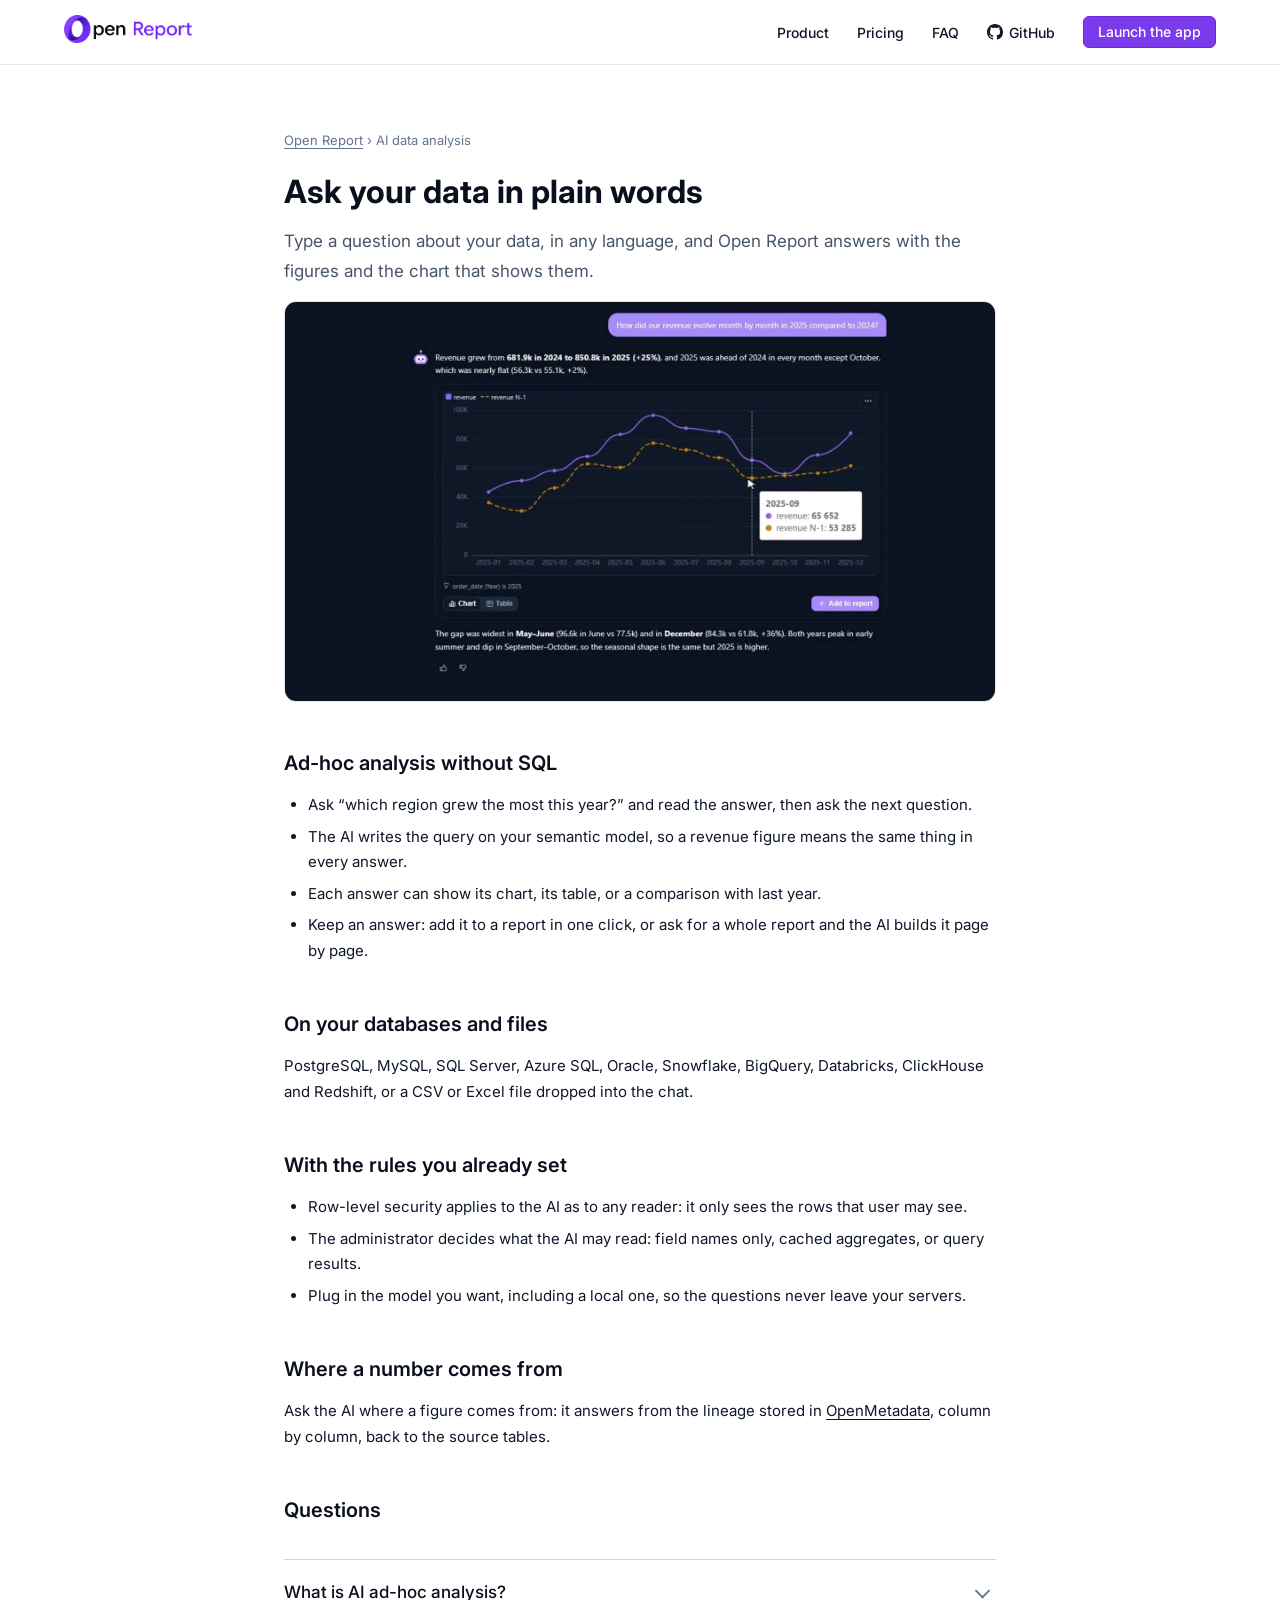
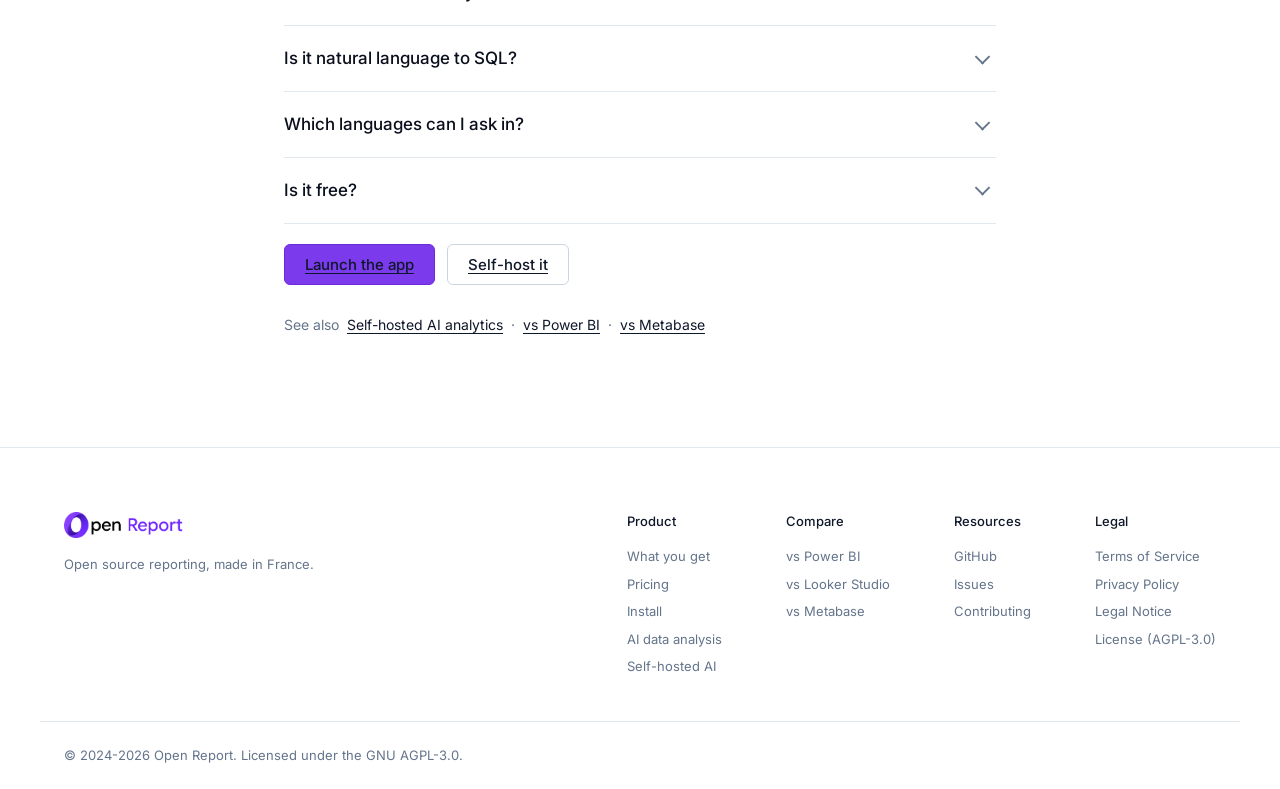
==== ai-data-analysis/index.html @ a8367f68 "feat(site): SEO sur l'IA et le reporting open source, deux pages d'usage - accueil : titre et descri" ====
<!DOCTYPE html>
<html lang="en">
<head>
  <meta charset="UTF-8">
  <meta name="viewport" content="width=device-width, initial-scale=1.0">
  <title>AI data analysis tool, open source — ask your data in plain words | Open Report</title>
  <meta name="description" content="Open source AI data analysis: ask a question about your database or spreadsheet in any language and get the answer with its chart. No SQL, no report to build first. Self-hosted or in the cloud.">
  <meta name="robots" content="index, follow">
  <meta name="theme-color" content="#ffffff" media="(prefers-color-scheme: light)">
  <meta name="theme-color" content="#0a0a14" media="(prefers-color-scheme: dark)">
  <link rel="canonical" href="https://openreport.io/ai-data-analysis/">

  <meta property="og:type" content="website">
  <meta property="og:site_name" content="Open Report">
  <meta property="og:title" content="AI data analysis tool, open source — ask your data in plain words | Open Report">
  <meta property="og:description" content="Open source AI data analysis: ask a question about your database or spreadsheet in any language and get the answer with its chart. No SQL, no report to build first. Self-hosted or in the cloud.">
  <meta property="og:url" content="https://openreport.io/ai-data-analysis/">
  <meta property="og:image" content="https://openreport.io/img/ask.jpg">
  <meta property="og:image:type" content="image/jpeg">
  <meta property="og:locale" content="en_US">
  <meta name="twitter:card" content="summary_large_image">
  <meta name="twitter:title" content="AI data analysis tool, open source — ask your data in plain words | Open Report">
  <meta name="twitter:description" content="Open source AI data analysis: ask a question about your database or spreadsheet in any language and get the answer with its chart. No SQL, no report to build first. Self-hosted or in the cloud.">
  <meta name="twitter:image" content="https://openreport.io/img/ask.jpg">

  <link rel="icon" type="image/png" href="/icon.png">
  <link rel="preconnect" href="https://fonts.googleapis.com">
  <link rel="preconnect" href="https://fonts.gstatic.com" crossorigin>
  <link href="https://fonts.googleapis.com/css2?family=Inter:wght@400;500;600;700;800&display=swap" rel="stylesheet">
  <link rel="stylesheet" href="/style.css">

  <script type="application/ld+json">
{
  "@context": "https://schema.org",
  "@graph": [
    {
      "@type": "WebPage",
      "name": "AI data analysis tool, open source — ask your data in plain words | Open Report",
      "description": "Open source AI data analysis: ask a question about your database or spreadsheet in any language and get the answer with its chart. No SQL, no report to build first. Self-hosted or in the cloud.",
      "url": "https://openreport.io/ai-data-analysis/",
      "about": {
        "@type": "SoftwareApplication",
        "name": "Open Report",
        "applicationCategory": "BusinessApplication",
        "operatingSystem": "Web, Linux, macOS, Windows (self-hosted via Docker)",
        "url": "https://openreport.io/",
        "offers": {
          "@type": "Offer",
          "price": "0",
          "priceCurrency": "EUR"
        }
      },
      "video": {
        "@type": "VideoObject",
        "name": "Asking Open Report questions about sales: the answers come with charts",
        "description": "Asking Open Report questions about sales: the answers come with charts",
        "thumbnailUrl": "https://openreport.io/img/ask.jpg",
        "contentUrl": "https://openreport.io/videos/ask.mp4",
        "uploadDate": "2026-11-03"
      }
    },
    {
      "@type": "BreadcrumbList",
      "itemListElement": [
        {
          "@type": "ListItem",
          "position": 1,
          "name": "Open Report",
          "item": "https://openreport.io/"
        },
        {
          "@type": "ListItem",
          "position": 2,
          "name": "AI data analysis",
          "item": "https://openreport.io/ai-data-analysis/"
        }
      ]
    },
    {
      "@type": "FAQPage",
      "mainEntity": [
        {
          "@type": "Question",
          "name": "What is AI ad-hoc analysis?",
          "acceptedAnswer": {
            "@type": "Answer",
            "text": "Answering a one-off question about your data by asking it in plain words, instead of writing SQL or waiting for someone to build a report."
          }
        },
        {
          "@type": "Question",
          "name": "Is it natural language to SQL?",
          "acceptedAnswer": {
            "@type": "Answer",
            "text": "Yes, but on a semantic model rather than on raw tables: the AI picks dimensions and measures defined once, so joins and calculations stay correct."
          }
        },
        {
          "@type": "Question",
          "name": "Which languages can I ask in?",
          "acceptedAnswer": {
            "@type": "Answer",
            "text": "Any language the AI model you plug in understands. Open Report never reads your question with keyword lists."
          }
        },
        {
          "@type": "Question",
          "name": "Is it free?",
          "acceptedAnswer": {
            "@type": "Answer",
            "text": "Yes. The self-hosted edition is free and open source under the GNU AGPL-3.0, AI assistant included. You bring the AI model, or a free local one."
          }
        }
      ]
    }
  ]
}
  </script>
</head>
<body>

  <nav class="nav">
    <div class="container nav-inner">
      <a href="/" class="logo">
        <picture>
          <source srcset="/logo-dark.png" media="(prefers-color-scheme: dark)">
          <img src="/logo.png" alt="Open Report" class="logo-img" width="341" height="72">
        </picture>
      </a>
      <div class="nav-links">
        <a href="/#product">Product</a>
        <a href="/#pricing">Pricing</a>
        <a href="/#faq">FAQ</a>
        <a href="https://github.com/cracky777/openreport" target="_blank" rel="noopener" class="nav-github"><svg width="16" height="16" viewBox="0 0 24 24" fill="currentColor" aria-hidden="true"><path d="M12 0C5.37 0 0 5.37 0 12c0 5.31 3.435 9.795 8.205 11.385.6.105.825-.255.825-.57 0-.285-.015-1.23-.015-2.235-3.015.555-3.795-.735-4.035-1.41-.135-.345-.72-1.41-1.23-1.695-.42-.225-1.02-.78-.015-.795.945-.015 1.62.87 1.845 1.23 1.08 1.815 2.805 1.305 3.495.99.105-.78.42-1.305.765-1.605-2.67-.3-5.46-1.335-5.46-5.925 0-1.305.465-2.385 1.23-3.225-.12-.3-.54-1.53.12-3.18 0 0 1.005-.315 3.3 1.23.96-.27 1.98-.405 3-.405s2.04.135 3 .405c2.295-1.56 3.3-1.23 3.3-1.23.66 1.65.24 2.88.12 3.18.765.84 1.23 1.905 1.23 3.225 0 4.605-2.805 5.625-5.475 5.925.435.375.81 1.095.81 2.22 0 1.605-.015 2.895-.015 3.3 0 .315.225.69.825.57A12.02 12.02 0 0024 12c0-6.63-5.37-12-12-12z"/></svg>GitHub</a>
        <a href="https://app.openreport.io" class="btn btn-primary btn-sm">Launch the app</a>
      </div>
      <button class="nav-toggle" type="button" aria-label="Menu" onclick="document.querySelector('.nav-links').classList.toggle('open')">
        <span></span><span></span><span></span>
      </button>
    </div>
  </nav>

  <main class="legal-page compare-page">
    <article class="container prose">
      <p class="crumb"><a href="/">Open Report</a> &rsaquo; AI data analysis</p>
      <h1>Ask your data in plain words</h1>
      <p class="lede">Type a question about your data, in any language, and Open Report answers with the figures and the chart that shows them.</p>

      <video class="page-video" src="/videos/ask.mp4" poster="/img/ask.jpg" muted playsinline autoplay loop preload="metadata" width="1600" height="900" aria-label="Asking Open Report questions about sales: the answers come with charts"></video>

      <h2>Ad-hoc analysis without SQL</h2>
      <ul>
        <li>Ask “which region grew the most this year?” and read the answer, then ask the next question.</li>
        <li>The AI writes the query on your semantic model, so a revenue figure means the same thing in every answer.</li>
        <li>Each answer can show its chart, its table, or a comparison with last year.</li>
        <li>Keep an answer: add it to a report in one click, or ask for a whole report and the AI builds it page by page.</li>
      </ul>

      <h2>On your databases and files</h2>
      <p>PostgreSQL, MySQL, SQL Server, Azure SQL, Oracle, Snowflake, BigQuery, Databricks, ClickHouse and Redshift, or a CSV or Excel file dropped into the chat.</p>

      <h2>With the rules you already set</h2>
      <ul>
        <li>Row-level security applies to the AI as to any reader: it only sees the rows that user may see.</li>
        <li>The administrator decides what the AI may read: field names only, cached aggregates, or query results.</li>
        <li>Plug in the model you want, including a local one, so the questions never leave your servers.</li>
      </ul>

      <h2>Where a number comes from</h2>
      <p>Ask the AI where a figure comes from: it answers from the lineage stored in <a href="https://open-metadata.org" rel="noopener">OpenMetadata</a>, column by column, back to the source tables.</p>

      <h2>Questions</h2>
      <div class="faq-list">
        <details class="faq-item">
          <summary>What is AI ad-hoc analysis?</summary>
          <p>Answering a one-off question about your data by asking it in plain words, instead of writing SQL or waiting for someone to build a report.</p>
        </details>
        <details class="faq-item">
          <summary>Is it natural language to SQL?</summary>
          <p>Yes, but on a semantic model rather than on raw tables: the AI picks dimensions and measures defined once, so joins and calculations stay correct.</p>
        </details>
        <details class="faq-item">
          <summary>Which languages can I ask in?</summary>
          <p>Any language the AI model you plug in understands. Open Report never reads your question with keyword lists.</p>
        </details>
        <details class="faq-item">
          <summary>Is it free?</summary>
          <p>Yes. The self-hosted edition is free and open source under the GNU AGPL-3.0, AI assistant included. You bring the AI model, or a free local one.</p>
        </details>
      </div>

      <div class="compare-actions">
        <a href="https://app.openreport.io" class="btn btn-primary btn-lg">Launch the app</a>
        <a href="/#get-started" class="btn btn-outline btn-lg">Self-host it</a>
      </div>
      <p class="compare-more">
        See also
        <a href="/self-hosted-ai-analytics/">Self-hosted AI analytics</a> &middot;
        <a href="/alternatives/power-bi/">vs Power BI</a> &middot;
        <a href="/alternatives/metabase/">vs Metabase</a>
      </p>
    </article>
  </main>

  <footer class="footer">
    <div class="container footer-inner">
      <div class="footer-brand">
        <a href="/" class="logo">
          <picture><source srcset="/logo-dark.png" media="(prefers-color-scheme: dark)"><img src="/logo.png" alt="Open Report" class="footer-logo-img" width="341" height="72"></picture>
        </a>
        <p>Open source reporting, made in France.</p>
      </div>
      <div class="footer-links">
        <div>
          <h4>Product</h4>
          <a href="/#product">What you get</a>
          <a href="/#pricing">Pricing</a>
          <a href="/#get-started">Install</a>
          <a href="/ai-data-analysis/">AI data analysis</a>
          <a href="/self-hosted-ai-analytics/">Self-hosted AI</a>
        </div>
        <div>
          <h4>Compare</h4>
          <a href="/alternatives/power-bi/">vs Power BI</a>
          <a href="/alternatives/looker-studio/">vs Looker Studio</a>
          <a href="/alternatives/metabase/">vs Metabase</a>
        </div>
        <div>
          <h4>Resources</h4>
          <a href="https://github.com/cracky777/openreport" target="_blank" rel="noopener">GitHub</a>
          <a href="https://github.com/cracky777/openreport/issues" target="_blank" rel="noopener">Issues</a>
          <a href="https://github.com/cracky777/openreport/blob/master/CONTRIBUTING.md" target="_blank" rel="noopener">Contributing</a>
        </div>
        <div>
          <h4>Legal</h4>
          <a href="/legal/cgu/">Terms of Service</a>
          <a href="/legal/privacy/">Privacy Policy</a>
          <a href="/legal/mentions/">Legal Notice</a>
          <a href="https://github.com/cracky777/openreport/blob/master/LICENSE" target="_blank" rel="noopener">License (AGPL-3.0)</a>
        </div>
      </div>
    </div>
    <div class="container footer-bottom">
      <p>&copy; 2024-2026 Open Report. Licensed under the GNU AGPL-3.0.</p>
    </div>
  </footer>
</body>
</html>
---- style.css ----
* { margin: 0; padding: 0; box-sizing: border-box; }

/* Design system: DESIGN.md (Supabase's marketing system, with the violet of
   the Open Report logo in place of its green). */

:root {
  /* The light palette of the site before the redesign: slate inks and night
     blocks, with the violet of the Open Report logo. */
  --accent:        #7c3aed;   /* the one chromatic event: filled CTA, links, active marks */
  --accent-dark:   #6d28d9;
  --accent-soft:   #f5f3ff;
  --accent-border: #c4b5fd;

  --bg:            #ffffff;
  --bg-alt:        #f8fafc;   /* alternating bands */
  --bg-subtle:     #f1f5f9;
  --bg-deep:       #0f172a;   /* night blocks: code, featured tier */
  --bg-deepest:    #0a0f1d;

  --text:          #0f172a;
  --text-strong:   #0a0f1d;
  --text-muted:    #475569;
  --text-soft:     #64748b;
  --text-faint:    #94a3b8;

  --border:        #e2e8f0;
  --border-strong: #cbd5e1;

  --shadow-1:      0 1px 3px rgba(15,23,42,0.06);
  --shadow-2:      0 8px 24px rgba(15,23,42,0.08);
  --shadow-lg:     0 20px 60px rgba(15,23,42,0.10);

  --code-bg:       #0f172a;
  --code-fg:       #e2e8f0;
  --code-comment:  #94a3b8;

  --success:       #22c55e;

  --btn-bg:        #7c3aed;   /* filled CTA, white text in both themes */
  --btn-bg-hover:  #6d28d9;
  --nav-bg:        rgba(255,255,255,0.92);
  --night-border:  #0f172a;   /* edge of the dark blocks; visible on a dark page */
  --night-soft:    rgba(226,232,240,0.7);   /* body text on a night block */
  --night-faint:   rgba(226,232,240,0.55);
  /* The page's washes: the pastels of the app's Chat cards, very light. */
  --wash-1:        linear-gradient(180deg, #F6F1FD 0%, #FBF3F1 100%);
  --wash-2:        linear-gradient(180deg, #FBF3F1 0%, #F6F1FD 100%);
  --hero-glow:     #ECE6FE;
  --frame:         linear-gradient(135deg, #C8AAFF 0%, #9469F5 100%);
  --frame-soft:    #EEE6FA;
  --plum:          linear-gradient(135deg, #2B2342 0%, #3A2633 100%);
  /* The pastels of the app's Chat cards (StartConversation TONES). */
  --tone-1: linear-gradient(135deg, #ECE6FE 0%, #F3ECFC 100%);
  --tone-2: linear-gradient(135deg, #F3ECFC 0%, #FDEBE1 100%);
  --tone-3: linear-gradient(135deg, #FDEBE1 0%, #FCE3EC 100%);
}

/* The dark theme the site had before the redesign, on the new layout. */
@media (prefers-color-scheme: dark) {
  :root {
    --accent:        #a78bfa;
    --accent-dark:   #c4b5fd;
    --accent-soft:   rgba(167,139,250,0.14);
    --accent-border: rgba(167,139,250,0.35);

    --bg:            #0a0a14;
    --bg-alt:        #0f0f1c;
    --bg-subtle:     #16162a;
    --bg-deep:       #12121f;
    --bg-deepest:    #06060f;

    --text:          #e2e8f0;
    --text-strong:   #f8fafc;
    --text-muted:    #cbd5e1;
    --text-soft:     #94a3b8;
    --text-faint:    #64748b;

    --border:        #1f1f3a;
    --border-strong: #2d2d52;

    --shadow-1:      0 1px 3px rgba(0,0,0,0.4);
    --shadow-2:      0 8px 24px rgba(0,0,0,0.45);
    --shadow-lg:     0 16px 48px rgba(0,0,0,0.6);

    --code-bg:       #06060f;
    --code-fg:       #cbd5e1;
    --code-comment:  #64748b;

    --success:       #4ade80;

    --btn-bg:        #7c3aed;
    --btn-bg-hover:  #8b5cf6;
    --nav-bg:        rgba(10,10,20,0.88);
    --night-border:  #2d2d52;
    --night-soft:    rgba(226,232,240,0.7);
    --night-faint:   rgba(226,232,240,0.55);
    --wash-1:        linear-gradient(180deg, #15121f 0%, #1a1319 100%);
    --wash-2:        linear-gradient(180deg, #1a1319 0%, #15121f 100%);
    --hero-glow:     #262043;
    --frame-soft:    #2B2342;
    --tone-1: linear-gradient(135deg, #262043 0%, #2B2342 100%);
    --tone-2: linear-gradient(135deg, #2B2342 0%, #3A2633 100%);
    --tone-3: linear-gradient(135deg, #3A2633 0%, #3A2430 100%);
  }
  .legal-page .prose .placeholder { background: #4a3700; color: #ffd76b; }
}

body {
  font-family: 'Inter', -apple-system, BlinkMacSystemFont, 'Helvetica Neue', Arial, sans-serif;
  font-size: 16px; line-height: 1.5;
  color: var(--text); background: var(--bg);
  -webkit-font-smoothing: antialiased;
}
a { color: var(--text); text-underline-offset: 3px; }
a:hover { color: var(--accent); }
code { font-family: ui-monospace, Menlo, Monaco, Consolas, 'Liberation Mono', monospace; font-size: 0.9em; }
.container { max-width: 1200px; margin: 0 auto; padding: 0 24px; }

/* ----------------- Nav ----------------- */
.nav {
  position: sticky; top: 0; z-index: 100;
  background: var(--nav-bg); backdrop-filter: saturate(180%) blur(8px);
  border-bottom: 1px solid var(--border);
}
.nav-inner { display: flex; align-items: center; justify-content: space-between; height: 64px; }
.logo { display: flex; align-items: center; text-decoration: none; }
.logo-img { height: 28px; width: auto; }
.nav-links { display: flex; align-items: center; gap: 28px; }
.nav-links a { color: var(--text); text-decoration: none; font-size: 14px; font-weight: 500; }
.nav-links a:hover { color: var(--accent); }
.nav-links a.btn-primary, .nav-links a.btn-primary:hover { color: #fff; }
.nav-links a.btn-outline:hover { color: var(--text); }
.nav-toggle { display: none; background: none; border: none; cursor: pointer; padding: 6px; }
.nav-toggle span { display: block; width: 20px; height: 2px; background: var(--text); margin: 4px 0; }

/* ----------------- Buttons ----------------- */
.btn {
  display: inline-flex; align-items: center; justify-content: center;
  font: inherit; font-size: 14px; font-weight: 500; line-height: 1;
  padding: 9px 16px; border-radius: 6px; cursor: pointer;
  text-decoration: none; border: 1px solid transparent;
  transition: background 0.12s, border-color 0.12s;
}
.btn-sm { padding: 8px 14px; }
.btn-lg { padding: 12px 20px; font-size: 15px; }
.btn-primary { background: var(--btn-bg); color: #fff; border-color: var(--btn-bg-hover); }
.btn-primary:hover { background: var(--btn-bg-hover); color: #fff; }
.btn-outline { background: var(--bg); color: var(--text); border-color: var(--border-strong); }
.btn-outline:hover { border-color: var(--text-faint); background: var(--bg-alt); color: var(--text); }
.btn-light { background: #fff; color: #0f172a; }
.btn-light:hover { background: #e2e8f0; color: #0f172a; }
.btn-block { width: 100%; }
.btn svg, .nav-github svg { flex-shrink: 0; }
.btn svg { margin-right: 8px; }
.nav-github { display: inline-flex; align-items: center; gap: 6px; }

/* ----------------- Sections ----------------- */
section { padding: 96px 0; }
section h2 {
  font-size: 40px; font-weight: 800; line-height: 1.1; letter-spacing: -0.02em;
  color: var(--text); margin-bottom: 14px;
}
.section-sub { font-size: 18px; line-height: 1.55; color: var(--text-soft); max-width: 640px; margin-bottom: 48px; }

/* ----------------- Hero ----------------- */
/* The violet glow at the top of the page, kept from the previous site. */
.hero {
  padding: 56px 0 48px; text-align: center;
  background: radial-gradient(ellipse 80% 60% at 50% 0%, var(--hero-glow) 0%, transparent 70%), var(--bg);
}
.hero-accent { color: var(--accent); }
.hero h1 {
  font-size: 56px; font-weight: 800; line-height: 1.1; letter-spacing: -0.025em;
  color: var(--text); max-width: 860px; margin: 0 auto 20px;
}
.hero-sub { font-size: 18px; line-height: 1.55; color: var(--text-soft); max-width: 560px; margin: 0 auto 32px; }

/* ----------------- What you get ----------------- */

/* Six cards of different sizes on the pastels of the app's Chat cards. */
.bento { display: grid; grid-template-columns: repeat(6, 1fr); gap: 16px; }
.bento-card {
  position: relative; display: flex; flex-direction: column; min-height: 300px; padding: 24px;
  border: 1px solid var(--border); border-radius: 20px; box-shadow: var(--shadow-1);
  transition: transform 0.2s, border-color 0.2s, box-shadow 0.2s;
}
.bento-card:hover { transform: translateY(-3px); border-color: var(--accent-border); box-shadow: 0 10px 28px -12px rgba(124, 58, 237, 0.4); }
.bento-wide { grid-column: span 4; }
.bento-narrow { grid-column: span 2; }
.bento-half { grid-column: span 3; }
.tone-1 { background: var(--tone-1); }
.tone-2 { background: var(--tone-2); }
.tone-3 { background: var(--tone-3); }
.bento-card h3 { font-size: 19px; font-weight: 700; letter-spacing: -0.01em; color: var(--text); }
.bento-art { display: block; flex: 1; width: 100%; max-height: 220px; margin: 16px 0 0; overflow: visible; }
/* On hover the whole card, title included, darkens and its sentence sits in its middle
   (on touch screens, without hover, the sentence stays under the drawing). */
.bento-desc {
  position: absolute; inset: 0; z-index: 1; margin: 0; padding: 24px;
  display: flex; flex-direction: column; align-items: center; justify-content: center; text-align: center;
  border-radius: inherit; background: rgba(38, 24, 62, 0.78); backdrop-filter: blur(3px);
  font-size: 15px; line-height: 1.55; color: #fff;
  opacity: 0; transition: opacity 0.2s; pointer-events: none;
}
.bento-desc strong { font-weight: 700; color: #fff; }
.bento-desc .gap { display: block; height: 10px; }
.bento-card:hover .bento-desc, .bento-card:focus-within .bento-desc { opacity: 1; }
@media (hover: none) {
  .bento-desc { position: static; margin-top: 14px; opacity: 1; background: none; backdrop-filter: none; color: var(--text-soft); padding: 0; }
  .bento-desc strong { color: var(--text); }
}
/* The name of the connector or chart under the pointer, right over it. */
.bento-tip {
  position: absolute; z-index: 2; padding: 5px 10px; border-radius: 8px; white-space: nowrap;
  font-size: 13px; font-weight: 600; color: #fff; background: rgba(38, 24, 62, 0.88); box-shadow: 0 6px 16px -6px rgba(63, 42, 90, 0.6);
  transform: translate(-50%, -50%); opacity: 0; transition: opacity 0.12s; pointer-events: none;
}
.bento-tip.on { opacity: 1; }
.bento [data-name] { cursor: default; }
.vh { position: absolute; width: 1px; height: 1px; overflow: hidden; clip: rect(0 0 0 0); white-space: nowrap; }
.or-link { fill: none; stroke: #9469F5; stroke-width: 1.5; stroke-dasharray: 3 4; opacity: 0.7; animation: sc-flow 3s linear infinite; }
.or-star { animation: or-twinkle 3.6s ease-in-out infinite; animation-delay: calc(var(--i) * 0.3s); transform-box: fill-box; transform-origin: center; }
.or-pulse { animation: sc-bob 3.6s ease-in-out infinite; }
.or-resize { animation: or-resize 3.6s ease-in-out infinite; transform-box: fill-box; transform-origin: 0 0; }
.or-cursor { animation: or-cursor 3.6s ease-in-out infinite; }
.bento .sc-bob { animation: sc-bob 3.6s ease-in-out infinite; }
.bento .sc-eyes { animation: sc-blink 3.6s ease-in-out infinite; transform-box: fill-box; transform-origin: center; }
.or-label { font: 600 10px Inter, sans-serif; fill: var(--text-soft); dominant-baseline: middle; }
.or-label.or-on { fill: var(--text); font-weight: 700; }
.or-chip { font: 700 8px Inter, sans-serif; text-anchor: middle; }
@keyframes or-twinkle { 0%, 100% { transform: scale(1); } 50% { transform: scale(1.1); } }
@keyframes or-resize { 0%, 15% { transform: scale(0.82); } 45%, 85% { transform: scale(1); } 100% { transform: scale(0.82); } }
@keyframes or-cursor { 0%, 15% { transform: translate(184px, 108px); } 45%, 85% { transform: translate(198px, 118px); } 100% { transform: translate(184px, 108px); } }
@media (prefers-reduced-motion: reduce) { .bento *, .bento-card { animation: none !important; transition: none; } }
@media (max-width: 900px) {
  .bento { grid-template-columns: repeat(2, 1fr); }
  .bento-wide { grid-column: span 2; }
  .bento-narrow, .bento-half { grid-column: span 1; }
}
@media (max-width: 640px) {
  .bento { grid-template-columns: 1fr; }
  .bento-wide, .bento-narrow, .bento-half { grid-column: span 1; }
  .bento-card { min-height: 0; padding: 20px; }
}

/* ----------------- Uses ----------------- */
/* Four cards on the left, the recording of the open one on the right. */
.tour { padding: 24px 0 96px; }
.tour-grid { display: grid; grid-template-columns: 420px 1fr; gap: 32px; align-items: stretch; }
.tiles { list-style: none; display: flex; flex-direction: column; gap: 6px; }
.tiles .tile { flex: 1 0 auto; }
.tour-wrap { display: flex; flex-direction: column; }
.tile {
  position: relative; display: flex; align-items: center; gap: 18px; overflow: hidden;
  padding: 6px 16px 6px 10px; border: 3px solid var(--frame-soft); border-radius: 16px;
  background: var(--bg); transition: background 0.25s, border-color 0.25s, box-shadow 0.25s;
}
/* Thick soft frames, like the page drawings of the illustrations: the open card's
   is the robot's gradient, the recording's too. */
.tile:hover { border-color: #C8AAFF; }
.tile.on { border-color: transparent; background: var(--tone-1) padding-box, var(--frame) border-box; box-shadow: var(--shadow-1); }
.tile.on:nth-child(2) { background: var(--tone-2) padding-box, var(--frame) border-box; }
.tile.on:nth-child(3) { background: var(--tone-3) padding-box, var(--frame) border-box; }
/* The whole card is the button; the link inside stays clickable above it. */
.tile-btn { position: absolute; inset: 0; background: none; border: 0; cursor: pointer; border-radius: 14px; }
.tile-btn:focus-visible { outline: 2px solid var(--accent); outline-offset: 2px; }
/* The scene is the face of the card: the open one grows, in colour, on a soft glow. */
.tile .tour-scene {
  flex-shrink: 0; width: 88px; height: 53px; filter: grayscale(1); opacity: 0.45; pointer-events: none;
  transition: width 0.35s ease, height 0.35s ease, filter 0.3s, opacity 0.3s;
}
.tile.on .tour-scene { width: 150px; height: 90px; opacity: 1; filter: drop-shadow(0 6px 14px rgba(124, 58, 237, 0.28)); }
.tile-text { min-width: 0; pointer-events: none; }
.tile h3 { font-size: 21px; font-weight: 700; letter-spacing: -0.015em; line-height: 1.25; color: var(--text-soft); }
.tile.on h3 { color: var(--text); }
.tile p { font-size: 15px; line-height: 1.5; color: var(--text-soft); overflow: hidden; max-height: 0; transition: max-height 0.35s ease, margin 0.35s; }
.tile.on p { max-height: 80px; margin-top: 6px; }
/* OpenMetadata's mark before its name, the size of the text. */
.om-name { white-space: nowrap; }
.om-mark { width: 0.85em; height: 1.03em; vertical-align: -0.17em; margin-right: 0.25em; }
.tile-try { display: none; position: relative; z-index: 1; pointer-events: auto; margin-top: 6px; font-size: 14px; font-weight: 500; color: var(--accent); }
.tile.on .tile-try { display: inline-block; }
/* The recording's progress along the bottom edge of the open card. */
.tile::after { content: ""; position: absolute; left: 0; bottom: 0; height: 3px; width: calc(var(--p, 0) * 100%); background: var(--accent); }
.tour-screen {
  position: relative; overflow: hidden; aspect-ratio: 16 / 9; flex: 1 0 auto;
  border: 7px solid transparent; border-radius: 20px;
  background: linear-gradient(#111828, #111828) padding-box, var(--frame) border-box; box-shadow: var(--shadow-2);
}
.tour-screen video {
  position: absolute; inset: 0; width: 100%; height: 100%; object-fit: cover; object-position: top;
  opacity: 0; transition: opacity 0.45s ease;
}
.tour-screen video.on { opacity: 1; }
@media (prefers-reduced-motion: reduce) { .tile p, .tile .tour-scene, .tour-screen video { transition: none; } }

/* The scene of each card; it plays only on the open card. */
.tour-scene { display: block; overflow: visible; }
.tour-scene * { animation-duration: 3.6s; animation-iteration-count: infinite; animation-timing-function: ease-in-out; transform-box: fill-box; }
.tile:not(.on) .tour-scene * { animation-play-state: paused; }
.sc-bob { animation-name: sc-bob; }
.sc-eyes { animation-name: sc-blink; transform-origin: center; }
.sc-bar { transform-origin: bottom; animation-name: sc-grow; }
.sc-d1 { animation-delay: 0.15s; }
.sc-d2 { animation-delay: 0.3s; }
.sc-d3 { animation-delay: 0.45s; }
.sc-spark { fill: #F2967A; transform-origin: center; animation-name: sc-twinkle; }
.sc-pop { transform-origin: center; animation-name: sc-pop; }
.sc-pop:nth-of-type(3) { animation-delay: 0.35s; }
.sc-pop:nth-of-type(4) { animation-delay: 0.7s; }
g.sc-pop { animation-delay: 1.05s; }
.sc-trend { fill: none; stroke: #8C4F8F; stroke-width: 2; stroke-linecap: round; stroke-linejoin: round; }
.sc-slot { fill: none; stroke: #F4A9BE; stroke-width: 1.5; stroke-dasharray: 4 3; }
.sc-cursor { fill: #3F2A5A; stroke: #fff; stroke-width: 1; }
.sc-drag { animation-name: sc-drag; }
.sc-edge { fill: none; stroke: #9469F5; stroke-width: 1.75; stroke-dasharray: 4 4; animation-name: sc-flow; animation-timing-function: linear; }
.sc-node { fill: #fff; stroke: #F1D5DE; stroke-width: 1.5; animation-name: sc-light; }
.sc-n2 { animation-delay: 0.4s; }
.sc-n3 { animation-delay: 0.8s; }
@keyframes sc-bob { 0%, 100% { transform: translateY(0); } 50% { transform: translateY(-3px); } }
@keyframes sc-blink { 0%, 44%, 50%, 100% { transform: scaleY(1); } 47% { transform: scaleY(0.1); } }
@keyframes sc-grow { 0% { transform: scaleY(0); } 30%, 85% { transform: scaleY(1); } 100% { transform: scaleY(0); } }
@keyframes sc-twinkle { 0%, 100% { transform: scale(0.6); opacity: 0.4; } 50% { transform: scale(1.1); opacity: 1; } }
@keyframes sc-pop { 0%, 8% { opacity: 0; transform: scale(0.85); } 20%, 85% { opacity: 1; transform: scale(1); } 100% { opacity: 0; transform: scale(1); } }
@keyframes sc-drag {
  0% { transform: translate(14px, 46px); opacity: 0; }
  12% { transform: translate(14px, 46px); opacity: 1; }
  50%, 85% { transform: translate(0, 0); opacity: 1; }
  100% { transform: translate(0, 0); opacity: 0; }
}
@keyframes sc-flow { to { stroke-dashoffset: -32; } }
@keyframes sc-light { 0%, 10% { fill: #fff; stroke: #F1D5DE; } 25%, 80% { fill: #ECE6FE; stroke: #9469F5; } 100% { fill: #fff; stroke: #F1D5DE; } }
@media (prefers-reduced-motion: reduce) { .tour-scene * { animation: none !important; } }

/* ----------------- What you get ----------------- */
.product { background: var(--wash-1); }

/* ----------------- Open source ----------------- */
.open-inner {
  display: grid; grid-template-columns: 1fr 1.3fr; gap: 48px; align-items: start;
  background: var(--plum); color: #fff; border-radius: 12px; padding: 56px;
  box-shadow: 0 20px 50px -24px rgba(58, 38, 51, 0.55);
}
.open-inner h2 { color: #fff; font-size: 36px; letter-spacing: -0.72px; line-height: 1.15; }
.open-text p { font-size: 17px; line-height: 1.6; color: var(--night-soft); margin-bottom: 14px; }
.open-text p:last-child { margin-bottom: 0; }
/* The three ideas side by side, a drawing over each, in the app's illustration style. */
.open-inner { grid-template-columns: 1fr; gap: 32px; }
.ol-cols { display: grid; grid-template-columns: repeat(3, 1fr); gap: 32px; }
.ol-col { display: flex; flex-direction: column; align-items: center; text-align: center; }
.ol-col .ol-art { margin-bottom: 18px; }
.ol-col p { margin: 0 !important; }
.ol-art { display: block; overflow: visible; flex-shrink: 0; }
.ol-link { fill: none; stroke: #C8AAFF; stroke-width: 2; stroke-dasharray: 3 4; animation: sc-flow 3s linear infinite; }
.ol-chip { font: 700 10px Inter, sans-serif; text-anchor: middle; fill: #C2407A; }
.ol-bob { animation: sc-bob 3.6s ease-in-out infinite; }
.ol-spin { animation: ol-spin 24s linear infinite; transform-box: view-box; transform-origin: 60px 46px; }
@keyframes ol-spin { to { transform: rotate(360deg); } }
@media (prefers-reduced-motion: reduce) { .ol-bob, .ol-spin, .ol-link { animation: none; } }
@media (max-width: 900px) { .ol-cols { grid-template-columns: 1fr; } }

/* ----------------- Pricing ----------------- */
.pricing { background: var(--wash-2); }
.plans { display: grid; grid-template-columns: repeat(4, 1fr); gap: 16px; }
.plan {
  display: flex; flex-direction: column;
  background: var(--bg); border: 1px solid var(--border-strong); border-radius: 12px; padding: 32px;
}
/* Each plan's icon, drawn like the app's own (WayIcons). */
.plan-head { display: flex; align-items: center; gap: 12px; }
.plan-icon { display: block; flex-shrink: 0; overflow: visible; }
.plan h3 { font-size: 22px; font-weight: 500; line-height: 1.2; color: var(--text); }
.plan-price { font-size: 28px; font-weight: 500; letter-spacing: -0.42px; color: var(--text); margin-top: 16px; }
.plan-price span { font-size: 14px; font-weight: 400; color: var(--text-soft); margin-left: 2px; letter-spacing: 0; }
.plan-note { font-size: 13px; color: var(--text-soft); margin-bottom: 24px; }
.plan ul { list-style: none; margin-bottom: 32px; flex: 1; }
.plan li { font-size: 15px; color: var(--text); padding: 6px 0 6px 22px; position: relative; }
.plan li::before {
  content: ""; position: absolute; left: 2px; top: 11px; width: 10px; height: 5px;
  border-left: 1.5px solid var(--accent); border-bottom: 1.5px solid var(--accent); transform: rotate(-45deg);
}
.plan .btn { width: 100%; }
.plan-cloud { background: linear-gradient(180deg, var(--accent-soft) 0%, var(--bg) 35%); }
.plan-featured { background: var(--bg-deep); border-color: var(--night-border); }
.plan-featured h3, .plan-featured .plan-price, .plan-featured li { color: #fff; }
.plan-featured .plan-note, .plan-featured .plan-price span { color: var(--night-faint); }

/* ----------------- Get Started ----------------- */
.get-started { background: var(--wash-1); }
.code-block { max-width: 780px; margin-bottom: 24px; border-radius: 8px; overflow: hidden; box-shadow: var(--shadow-2); }
.code-block pre { background: var(--code-bg); color: var(--code-fg); padding: 20px 24px; font-size: 14px; line-height: 1.7; overflow-x: auto; }
.code-block code { font-size: inherit; }
.comment { color: var(--code-comment); }
.get-started-sub { max-width: 780px; }
.get-started-sub p { font-size: 15px; color: var(--text-soft); margin-bottom: 10px; }
.get-started-sub strong { color: var(--text); font-weight: 500; }
.get-started-sub code { background: var(--bg-subtle); border: 1px solid var(--border); padding: 1px 6px; border-radius: 4px; color: var(--text); }

/* ----------------- Footer ----------------- */
.footer { background: var(--bg); color: var(--text-soft); padding: 64px 0 24px; border-top: 1px solid var(--border); font-size: 13px; }
.footer-inner { display: flex; justify-content: space-between; gap: 40px; padding-bottom: 40px; }
.footer-brand { max-width: 260px; }
.footer-brand .logo { margin-bottom: 12px; }
.footer-logo-img { height: 26px; width: auto; }
.footer-brand p { font-size: 13px; }
.footer-links { display: flex; gap: 64px; }
.footer-links h4 { color: var(--text); font-size: 13px; font-weight: 500; margin-bottom: 12px; }
.footer-links a { display: block; color: var(--text-soft); text-decoration: none; font-size: 13px; padding: 4px 0; }
.footer-links a:hover { color: var(--text); }
.footer-bottom { padding-top: 24px; border-top: 1px solid var(--border); }

/* ----------------- Waitlist modal ----------------- */
.wl-overlay {
  position: fixed; inset: 0; background: rgba(0,0,0,0.4);
  display: none; align-items: center; justify-content: center; z-index: 1000; padding: 16px;
}
.wl-overlay.open { display: flex; }
.wl-modal {
  position: relative; width: 100%; max-width: 420px;
  background: var(--bg); border: 1px solid var(--border-strong); border-radius: 16px;
  padding: 32px 28px 28px; box-shadow: var(--shadow-lg);
}
.wl-close {
  position: absolute; top: 10px; right: 14px; background: transparent; border: none;
  font-size: 22px; line-height: 1; color: var(--text-faint); cursor: pointer; padding: 4px 8px;
}
.wl-close:hover { color: var(--text); }
.wl-modal h3 { font-size: 22px; font-weight: 500; color: var(--text); margin-bottom: 6px; padding-right: 24px; }
.wl-sub { font-size: 15px; color: var(--text-soft); margin-bottom: 18px; }
#wl-email {
  width: 100%; padding: 8px 12px; font: inherit; font-size: 15px;
  border: 1px solid var(--border-strong); border-radius: 6px;
  background: var(--bg); color: var(--text); outline: none; margin-bottom: 12px;
}
#wl-email:focus { border-color: var(--accent); box-shadow: 0 0 0 3px var(--accent-soft); }
.wl-submit { width: 100%; }
.wl-msg { margin-top: 12px; font-size: 13px; min-height: 18px; color: var(--text-soft); }
.wl-msg-ok    { color: var(--success); }
.wl-msg-error { color: #e2005a; }

/* ----------------- Responsive ----------------- */
@media (max-width: 1200px) {
  .tour-grid { grid-template-columns: 380px 1fr; }
  .tile h3 { font-size: 19px; }
  .tile p { font-size: 14px; }
  .tile .tour-scene { width: 76px; height: 46px; }
  .tile.on .tour-scene { width: 124px; height: 74px; }
}
@media (max-width: 1024px) {
  .tour-grid { grid-template-columns: 1fr; gap: 20px; }
  .tour-wrap { order: -1; }
  .plans { grid-template-columns: repeat(2, 1fr); }
    .open-inner { grid-template-columns: 1fr; gap: 20px; padding: 40px; }
  .hero h1 { font-size: 48px; letter-spacing: -1.44px; }
  section h2 { font-size: 36px; letter-spacing: -0.72px; }
}
@media (max-width: 768px) {
  .tile { gap: 12px; padding: 12px 14px 12px 10px; }
  .tile .tour-scene { width: 76px; height: 46px; }
  .tile.on .tour-scene { width: 120px; height: 72px; }
  .tile h3 { font-size: 18px; }
  .nav-links {
    display: none; flex-direction: column; align-items: flex-start; position: absolute;
    top: 64px; left: 0; right: 0; background: var(--bg);
    padding: 16px 24px; border-bottom: 1px solid var(--border); gap: 14px;
  }
  .nav-links.open { display: flex; }
  .nav-toggle { display: block; }
  section { padding: 64px 0; }
  .hero { padding: 36px 0 28px; }
  .hero h1 { font-size: 36px; letter-spacing: -0.72px; }
  section h2 { font-size: 28px; letter-spacing: -0.42px; }
  .tour { padding-bottom: 64px; }
  .plans { grid-template-columns: 1fr; }
  .plan { padding: 24px; }
  .open-inner { padding: 28px 24px; }
  .open-inner h2 { font-size: 28px; }
  .footer-inner { flex-direction: column; }
  .footer-links { flex-wrap: wrap; gap: 32px; }
}

/* ----------------- Legal pages (prose) ----------------- */
/* Used by /legal/<page>/index.html — readable long-form text. Reuses
   the theme tokens so the legal pages match the marketing site without
   any new colour decisions. */
.legal-page {
  padding: 64px 0 96px;
  background: var(--bg);
  min-height: calc(100vh - 280px);
}
.legal-page .prose {
  max-width: 760px;
  margin: 0 auto;
  color: var(--text);
  line-height: 1.7;
  font-size: 15px;
}
.legal-page .prose h1 {
  font-size: 32px;
  font-weight: 700;
  color: var(--text-strong);
  margin-bottom: 8px;
}
.legal-page .prose .updated {
  color: var(--text-soft);
  font-size: 13px;
  margin-bottom: 32px;
}
.legal-page .prose h2 {
  font-size: 20px;
  font-weight: 600;
  color: var(--text-strong);
  margin: 32px 0 12px;
  padding-top: 12px;
}
.legal-page .prose h3 {
  font-size: 16px;
  font-weight: 600;
  color: var(--text-strong);
  margin: 20px 0 8px;
}
.legal-page .prose p { margin-bottom: 14px; }
.legal-page .prose ul, .legal-page .prose ol {
  margin: 0 0 14px 24px;
}
.legal-page .prose li { margin-bottom: 6px; }
.legal-page .prose a { color: var(--text); text-decoration: underline; }
.legal-page .prose a:hover { color: var(--accent-dark); }
.legal-page .prose .placeholder {
  background: #fff4cc;
  color: #6b4f00;
  padding: 1px 6px;
  border-radius: 3px;
  font-weight: 600;
  font-family: ui-monospace, monospace;
  font-size: 0.9em;
}
.legal-page .prose .info-card {
  background: var(--bg-subtle);
  border-left: 3px solid var(--accent);
  padding: 16px 20px;
  border-radius: 4px;
  margin: 16px 0;
}
/* ── FAQ ───────────────────────────────────────────────────────────────── */
/* Native <details>: no JavaScript, and every answer stays in the HTML whether
   the item is open or closed — which is what the FAQPage structured data
   promises the crawler it will find. */
.faq-list { max-width: 760px; margin-top: 32px; border-top: 1px solid var(--border-strong); }
.faq-item { border-bottom: 1px solid var(--border); }
.faq-item summary {
  cursor: pointer;
  list-style: none;
  padding: 18px 44px 18px 0;
  font-weight: 500; font-size: 17px;
  color: var(--text-strong);
  position: relative;
}
.faq-item summary::-webkit-details-marker { display: none; }
.faq-item summary:hover { color: var(--accent); }
.faq-item summary::after {
  content: '';
  position: absolute; right: 8px; top: 50%;
  width: 9px; height: 9px;
  border-right: 2px solid var(--text-soft);
  border-bottom: 2px solid var(--text-soft);
  transform: translateY(-70%) rotate(45deg);
  transition: transform 0.18s;
}
.faq-item[open] summary::after { transform: translateY(-30%) rotate(225deg); }
.faq-item p {
  margin: 0; padding: 0 0 20px;
  color: var(--text-muted); line-height: 1.7;
}
.faq-item code {
  background: var(--bg-subtle); border-radius: 4px;
  padding: 2px 6px; font-size: 0.92em;
}

/* ── Comparison pages (/alternatives/*) ────────────────────────────────── */
/* The page is a legal-page-shaped document — it borrows that typography by
   carrying both classes — plus the one thing those pages never needed: a table
   that must stay readable when the viewport is narrower than it is. */
.compare-page .crumb {
  font-size: 13px; color: var(--text-soft); margin-bottom: 10px;
}
.compare-page .crumb a { color: var(--text-soft); }
.compare-page .lede {
  font-size: 17px; color: var(--text-muted); line-height: 1.75; margin-bottom: 8px;
}
.compare-scroll { overflow-x: auto; margin: 0 0 20px; }
.compare-table {
  width: 100%; border-collapse: collapse; font-size: 14.5px; min-width: 520px;
}
.compare-table th, .compare-table td {
  text-align: left; padding: 12px 14px; border-bottom: 1px solid var(--border);
  vertical-align: top;
}
.compare-table thead th {
  font-weight: 700; color: var(--text-strong);
  border-bottom: 2px solid var(--border-strong); white-space: nowrap;
}
.compare-table thead th:nth-child(2) { color: var(--accent); }
.compare-table tbody th {
  font-weight: 600; color: var(--text-muted); width: 30%;
}
.compare-table tbody tr:last-child th,
.compare-table tbody tr:last-child td { border-bottom: none; }
.compare-actions {
  display: flex; flex-wrap: wrap; gap: 12px; margin: 20px 0 28px;
}
/* The recording at the top of a use page: the product shown, not described. */
.page-video {
  display: block; width: 100%; height: auto; margin: 8px 0 28px;
  border-radius: 12px; border: 1px solid var(--border);
}
.compare-page .faq-list { margin-bottom: 8px; }
/* The prose underlines its links; a button is not a link to read. */
.compare-page .btn { text-decoration: none; }
.compare-more { font-size: 14px; color: var(--text-soft); }
.compare-more a { margin: 0 4px; }
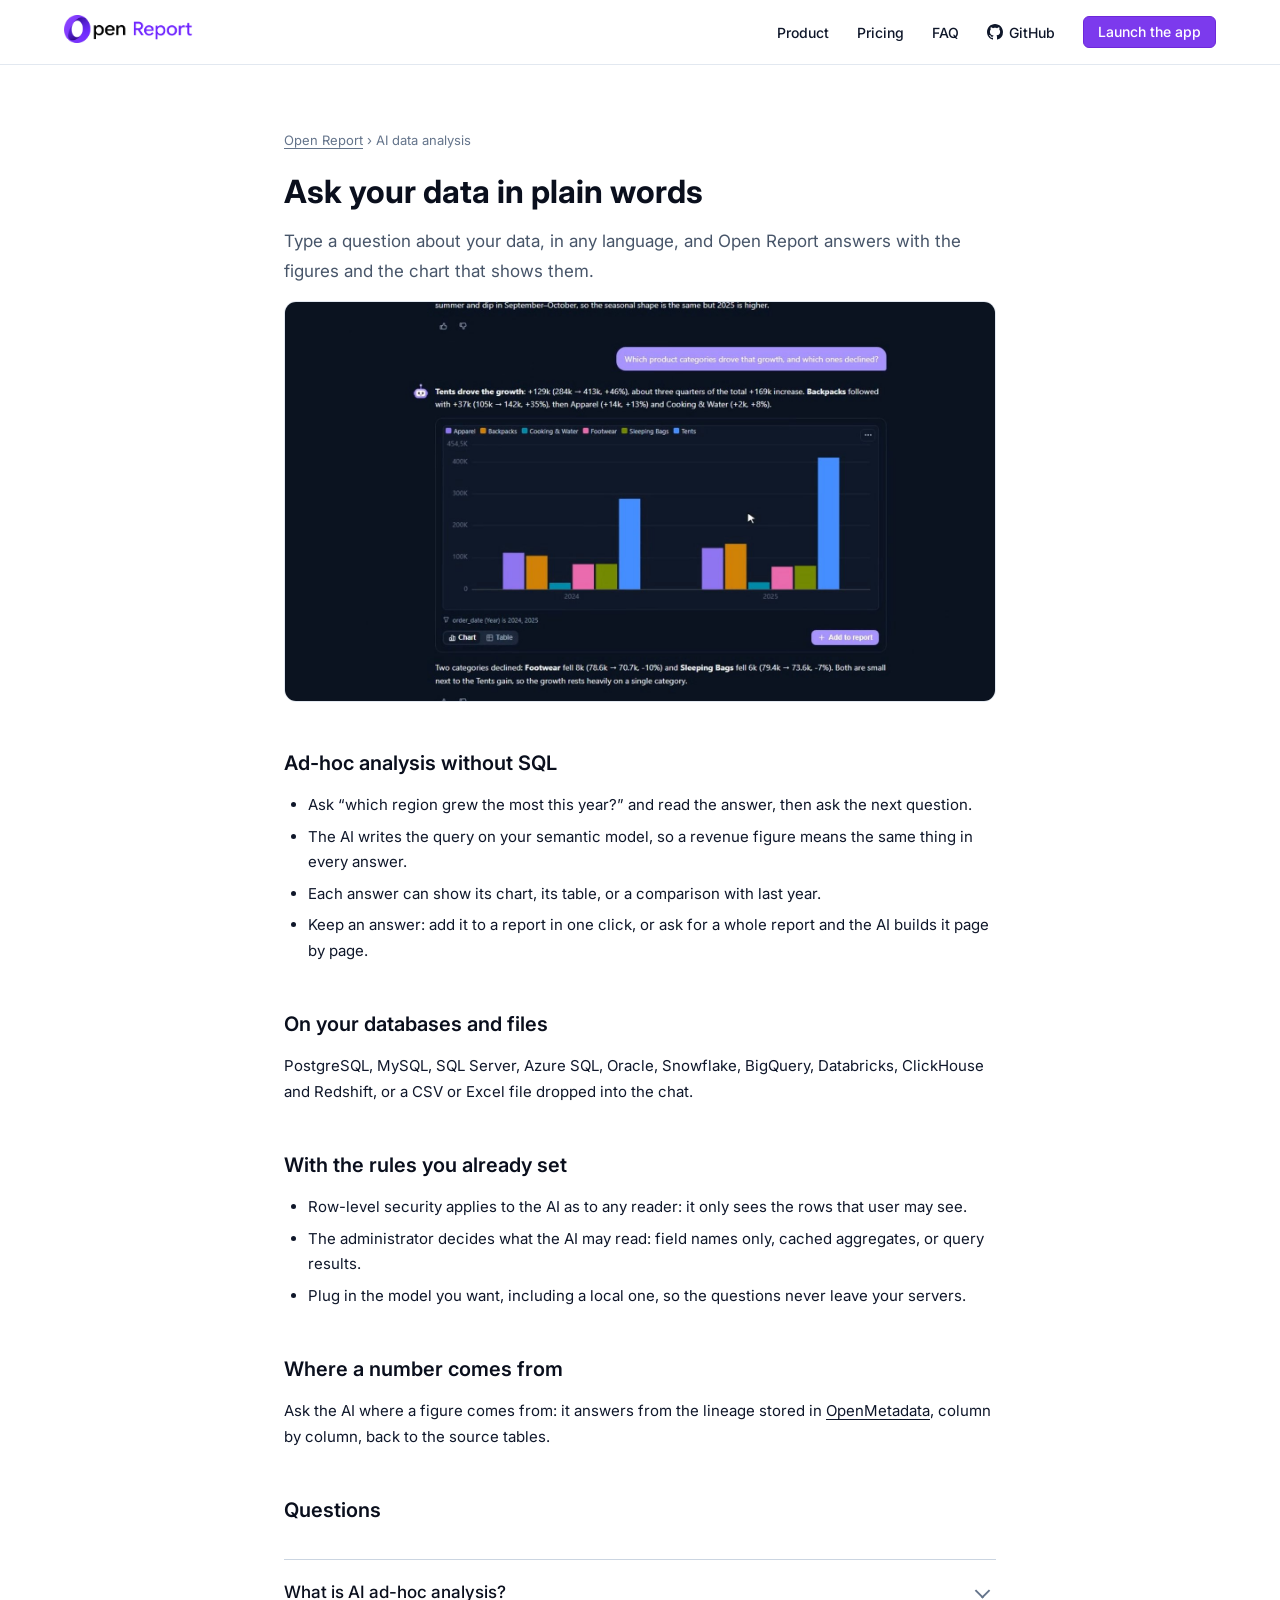
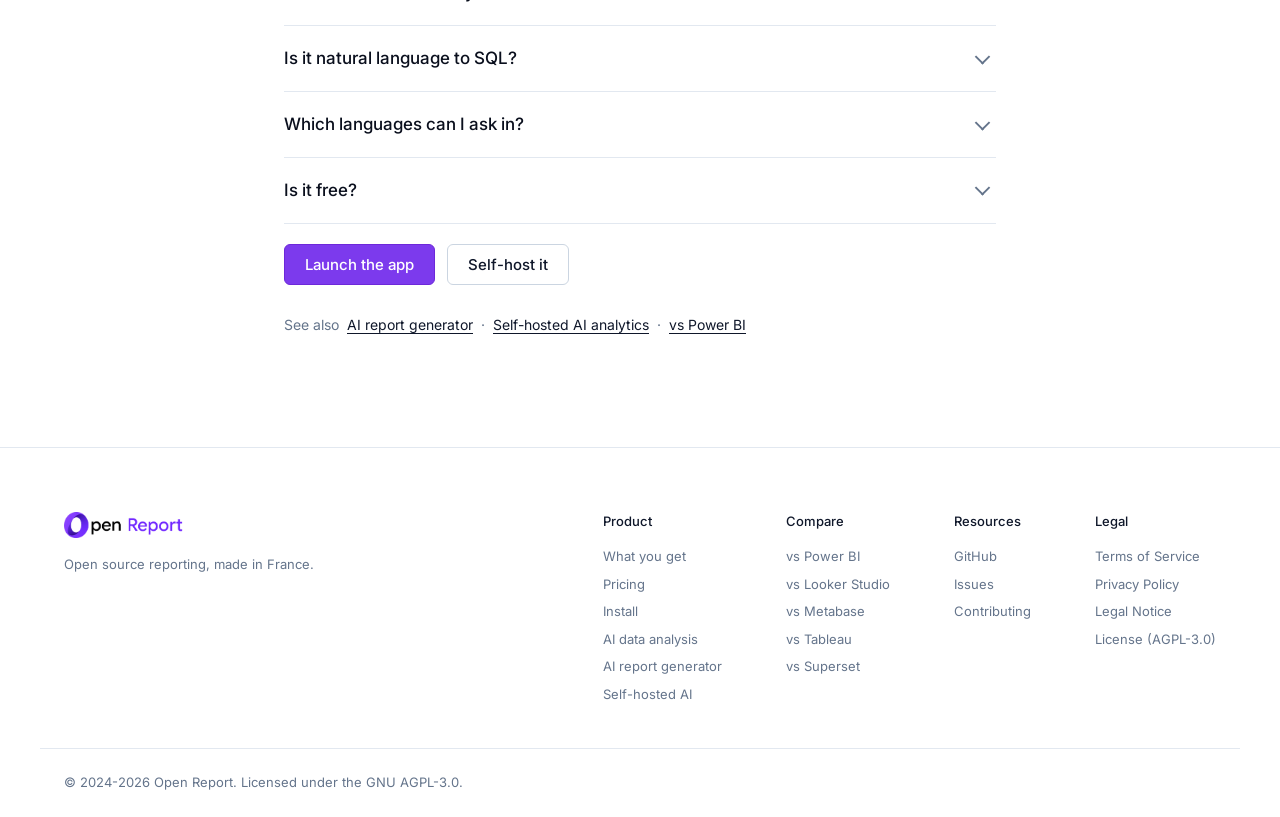
==== commit 5afc5619: "feat(site): générateur de rapports par IA, comparaisons Tableau et Superset - /ai-report-generator/ " ====
--- a/ai-data-analysis/index.html
+++ b/ai-data-analysis/index.html
@@ -15,13 +15,15 @@
   <meta property="og:title" content="AI data analysis tool, open source — ask your data in plain words | Open Report">
   <meta property="og:description" content="Open source AI data analysis: ask a question about your database or spreadsheet in any language and get the answer with its chart. No SQL, no report to build first. Self-hosted or in the cloud.">
   <meta property="og:url" content="https://openreport.io/ai-data-analysis/">
-  <meta property="og:image" content="https://openreport.io/img/ask.jpg">
+  <meta property="og:image" content="https://openreport.io/img/og-ask.jpg">
+  <meta property="og:image:width" content="1600">
+  <meta property="og:image:height" content="900">
   <meta property="og:image:type" content="image/jpeg">
   <meta property="og:locale" content="en_US">
   <meta name="twitter:card" content="summary_large_image">
   <meta name="twitter:title" content="AI data analysis tool, open source — ask your data in plain words | Open Report">
   <meta name="twitter:description" content="Open source AI data analysis: ask a question about your database or spreadsheet in any language and get the answer with its chart. No SQL, no report to build first. Self-hosted or in the cloud.">
-  <meta name="twitter:image" content="https://openreport.io/img/ask.jpg">
+  <meta name="twitter:image" content="https://openreport.io/img/og-ask.jpg">
 
   <link rel="icon" type="image/png" href="/icon.png">
   <link rel="preconnect" href="https://fonts.googleapis.com">
@@ -54,7 +56,7 @@
         "@type": "VideoObject",
         "name": "Asking Open Report questions about sales: the answers come with charts",
         "description": "Asking Open Report questions about sales: the answers come with charts",
-        "thumbnailUrl": "https://openreport.io/img/ask.jpg",
+        "thumbnailUrl": "https://openreport.io/img/og-ask.jpg",
         "contentUrl": "https://openreport.io/videos/ask.mp4",
         "uploadDate": "2026-11-03"
       }
@@ -146,7 +148,7 @@
       <h1>Ask your data in plain words</h1>
       <p class="lede">Type a question about your data, in any language, and Open Report answers with the figures and the chart that shows them.</p>
 
-      <video class="page-video" src="/videos/ask.mp4" poster="/img/ask.jpg" muted playsinline autoplay loop preload="metadata" width="1600" height="900" aria-label="Asking Open Report questions about sales: the answers come with charts"></video>
+      <video class="page-video" src="/videos/ask.mp4" poster="/img/og-ask.jpg" muted playsinline autoplay loop preload="metadata" width="1600" height="900" aria-label="Asking Open Report questions about sales: the answers come with charts"></video>
 
       <h2>Ad-hoc analysis without SQL</h2>
       <ul>
@@ -195,9 +197,9 @@
       </div>
       <p class="compare-more">
         See also
+        <a href="/ai-report-generator/">AI report generator</a> &middot;
         <a href="/self-hosted-ai-analytics/">Self-hosted AI analytics</a> &middot;
-        <a href="/alternatives/power-bi/">vs Power BI</a> &middot;
-        <a href="/alternatives/metabase/">vs Metabase</a>
+        <a href="/alternatives/power-bi/">vs Power BI</a>
       </p>
     </article>
   </main>
@@ -217,6 +219,7 @@
           <a href="/#pricing">Pricing</a>
           <a href="/#get-started">Install</a>
           <a href="/ai-data-analysis/">AI data analysis</a>
+          <a href="/ai-report-generator/">AI report generator</a>
           <a href="/self-hosted-ai-analytics/">Self-hosted AI</a>
         </div>
         <div>
@@ -224,6 +227,8 @@
           <a href="/alternatives/power-bi/">vs Power BI</a>
           <a href="/alternatives/looker-studio/">vs Looker Studio</a>
           <a href="/alternatives/metabase/">vs Metabase</a>
+          <a href="/alternatives/tableau/">vs Tableau</a>
+          <a href="/alternatives/superset/">vs Superset</a>
         </div>
         <div>
           <h4>Resources</h4>
--- a/style.css
+++ b/style.css
@@ -616,6 +616,7 @@
 }
 .compare-page .faq-list { margin-bottom: 8px; }
 /* The prose underlines its links; a button is not a link to read. */
-.compare-page .btn { text-decoration: none; }
+.legal-page .prose a.btn { text-decoration: none; }
+.legal-page .prose a.btn-primary, .legal-page .prose a.btn-primary:hover { color: #fff; }
 .compare-more { font-size: 14px; color: var(--text-soft); }
 .compare-more a { margin: 0 4px; }
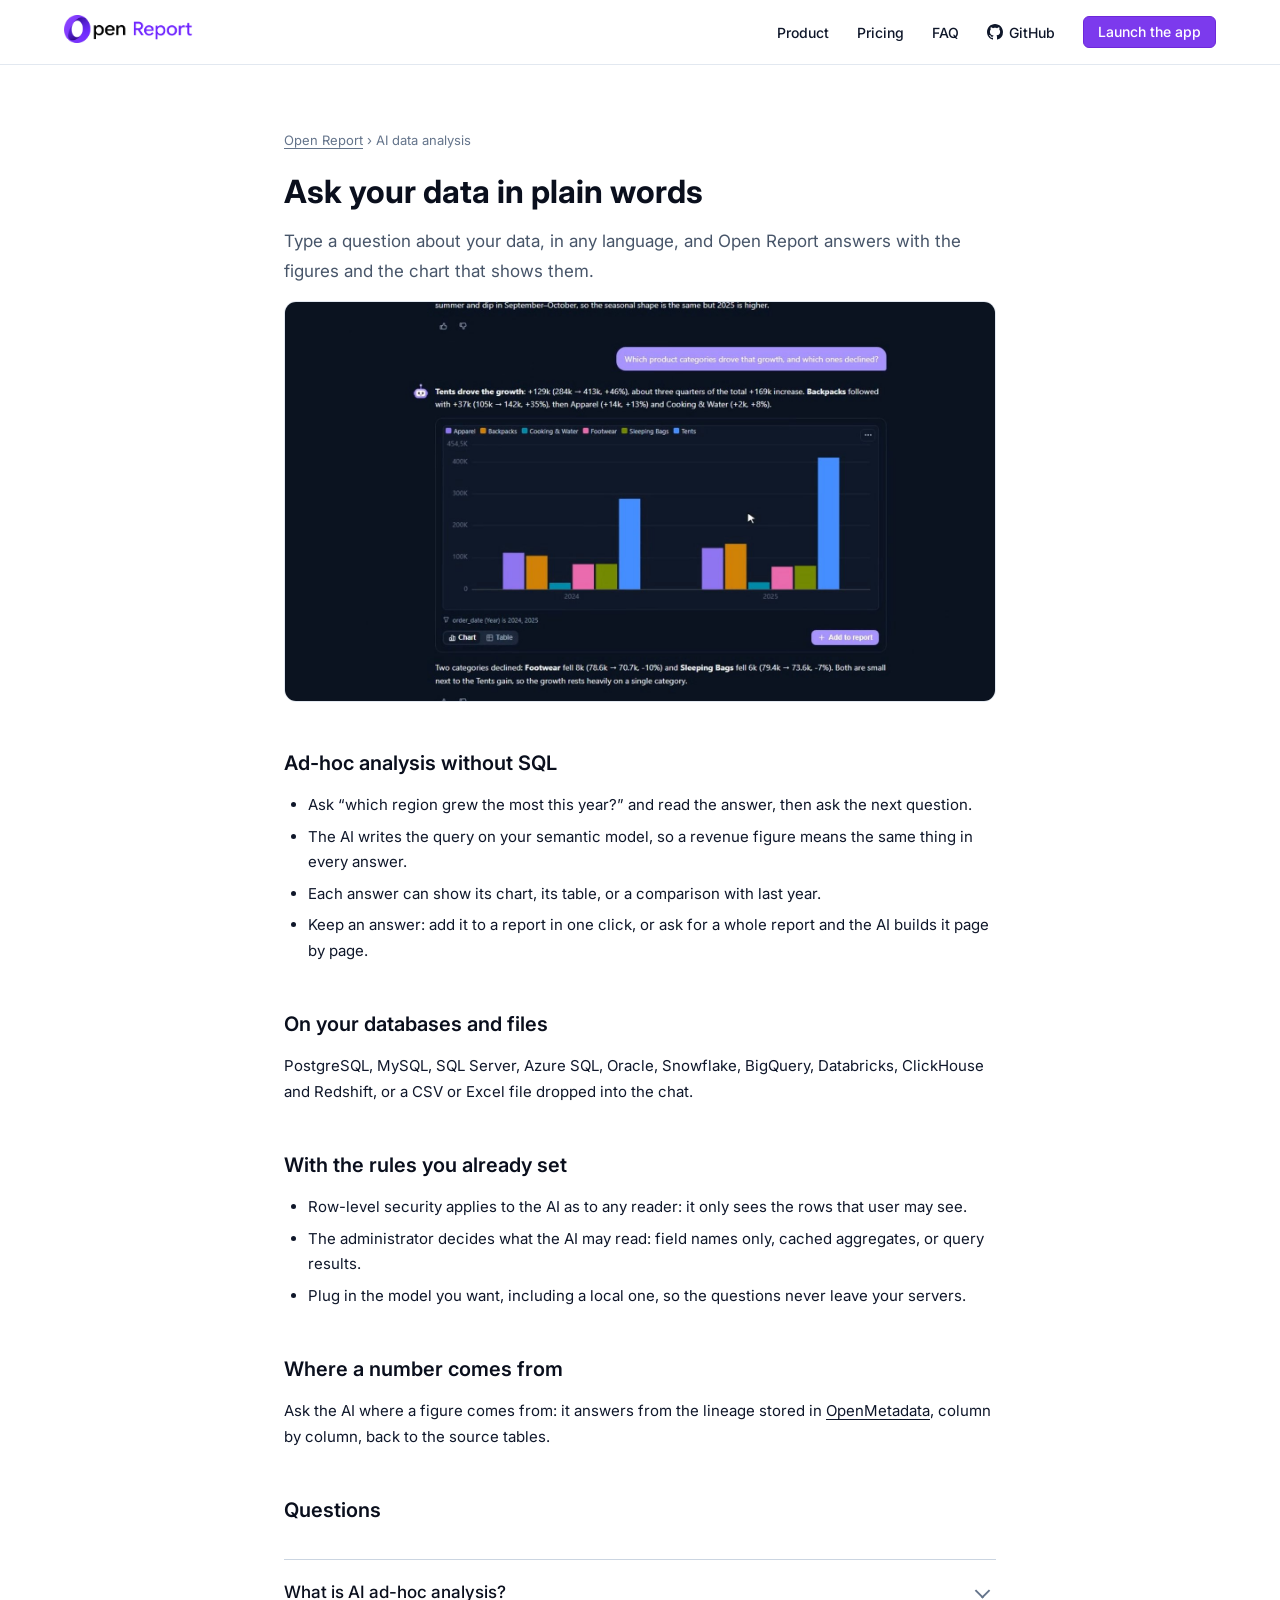
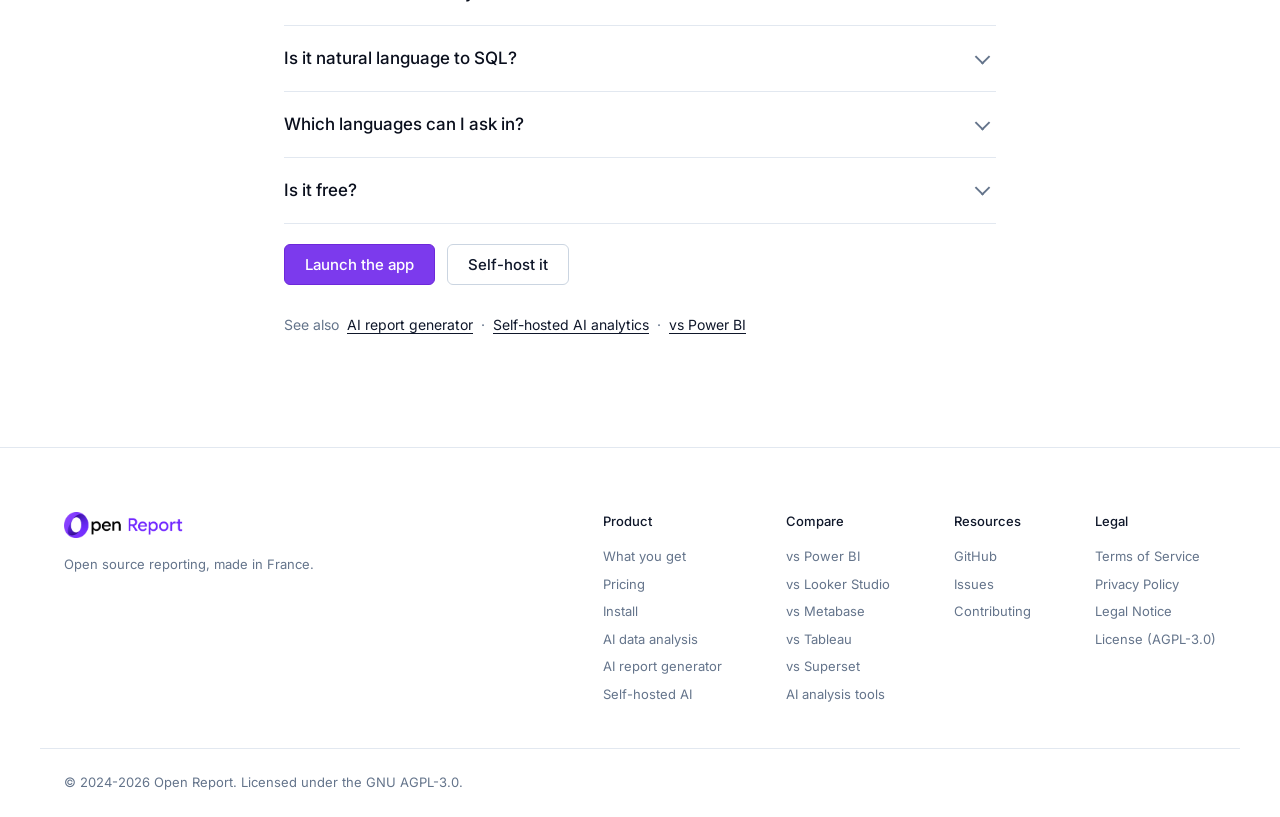
==== commit ce3bec57: "seo: open source AI ad-hoc analysis tools compared, llms.txt, IndexNow key" ====
--- a/ai-data-analysis/index.html
+++ b/ai-data-analysis/index.html
@@ -229,6 +229,7 @@
           <a href="/alternatives/metabase/">vs Metabase</a>
           <a href="/alternatives/tableau/">vs Tableau</a>
           <a href="/alternatives/superset/">vs Superset</a>
+          <a href="/open-source-ai-ad-hoc-analysis-tools/">AI analysis tools</a>
         </div>
         <div>
           <h4>Resources</h4>
